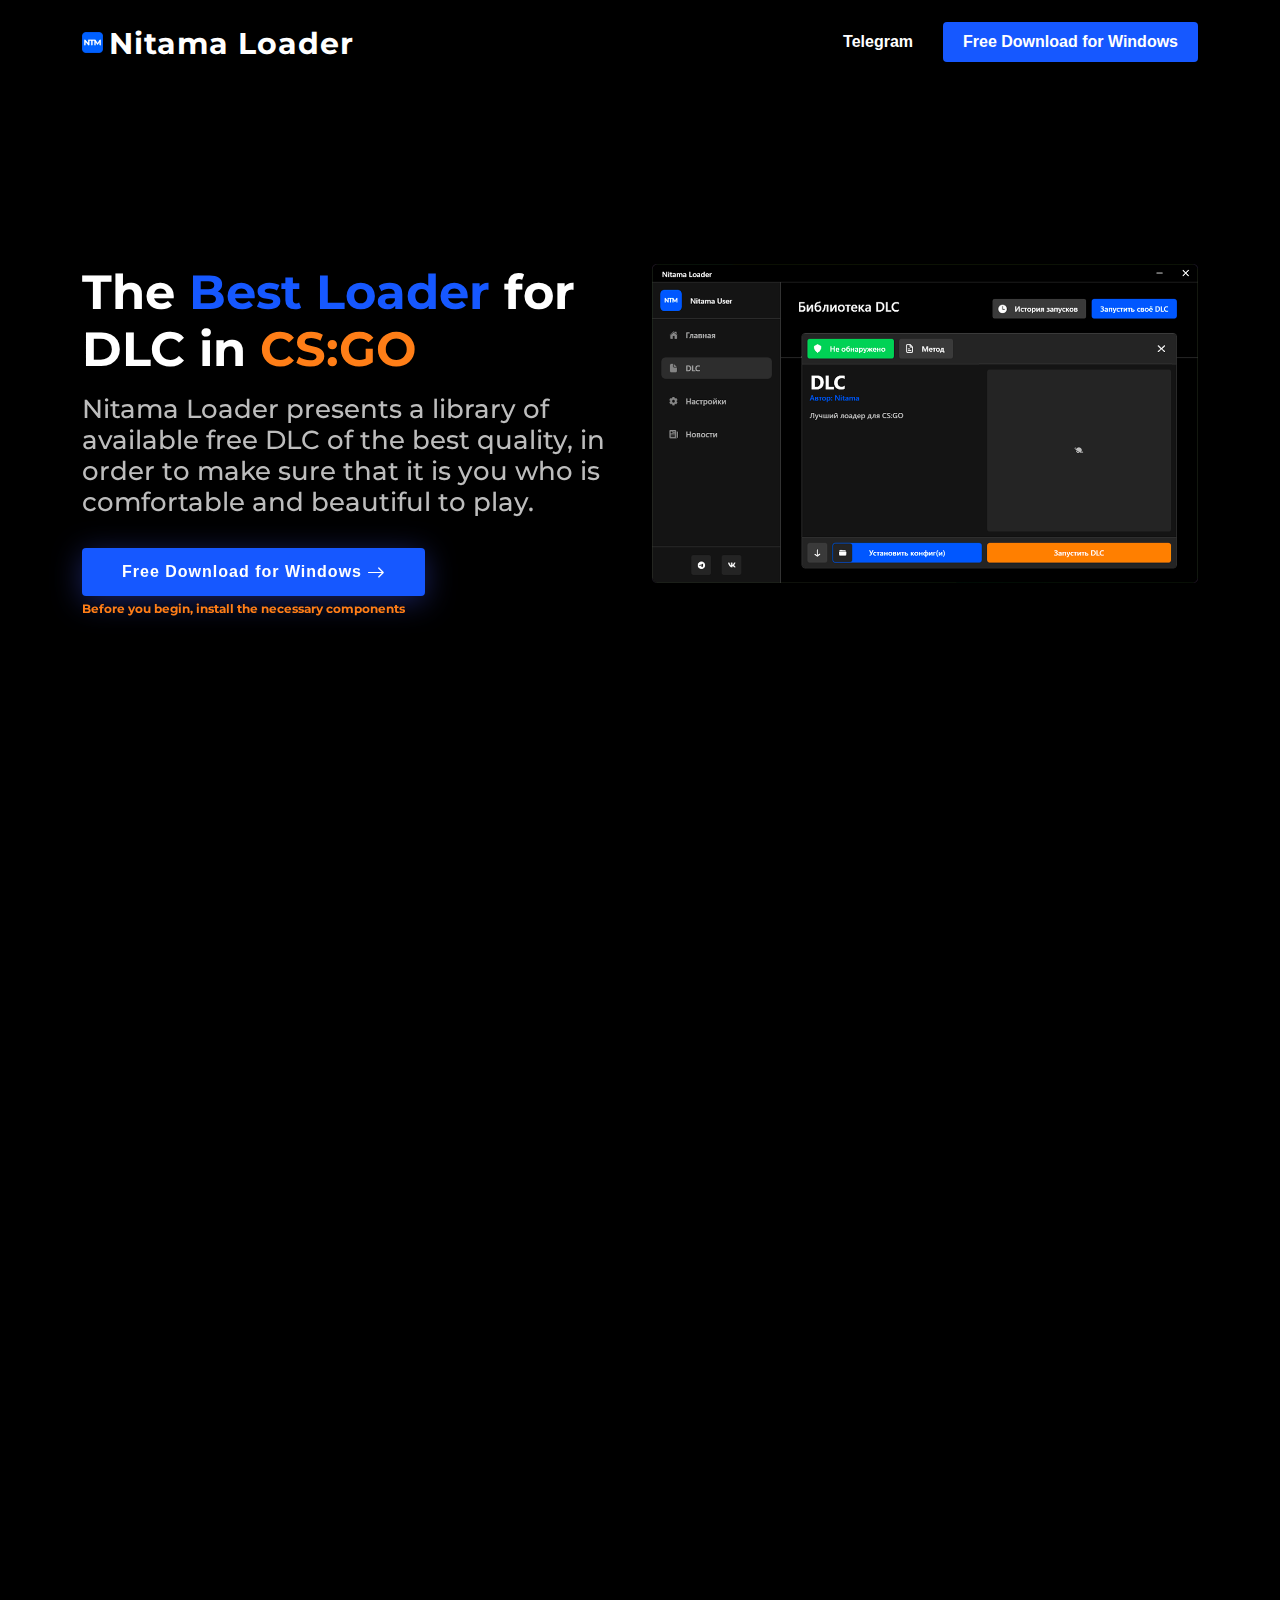
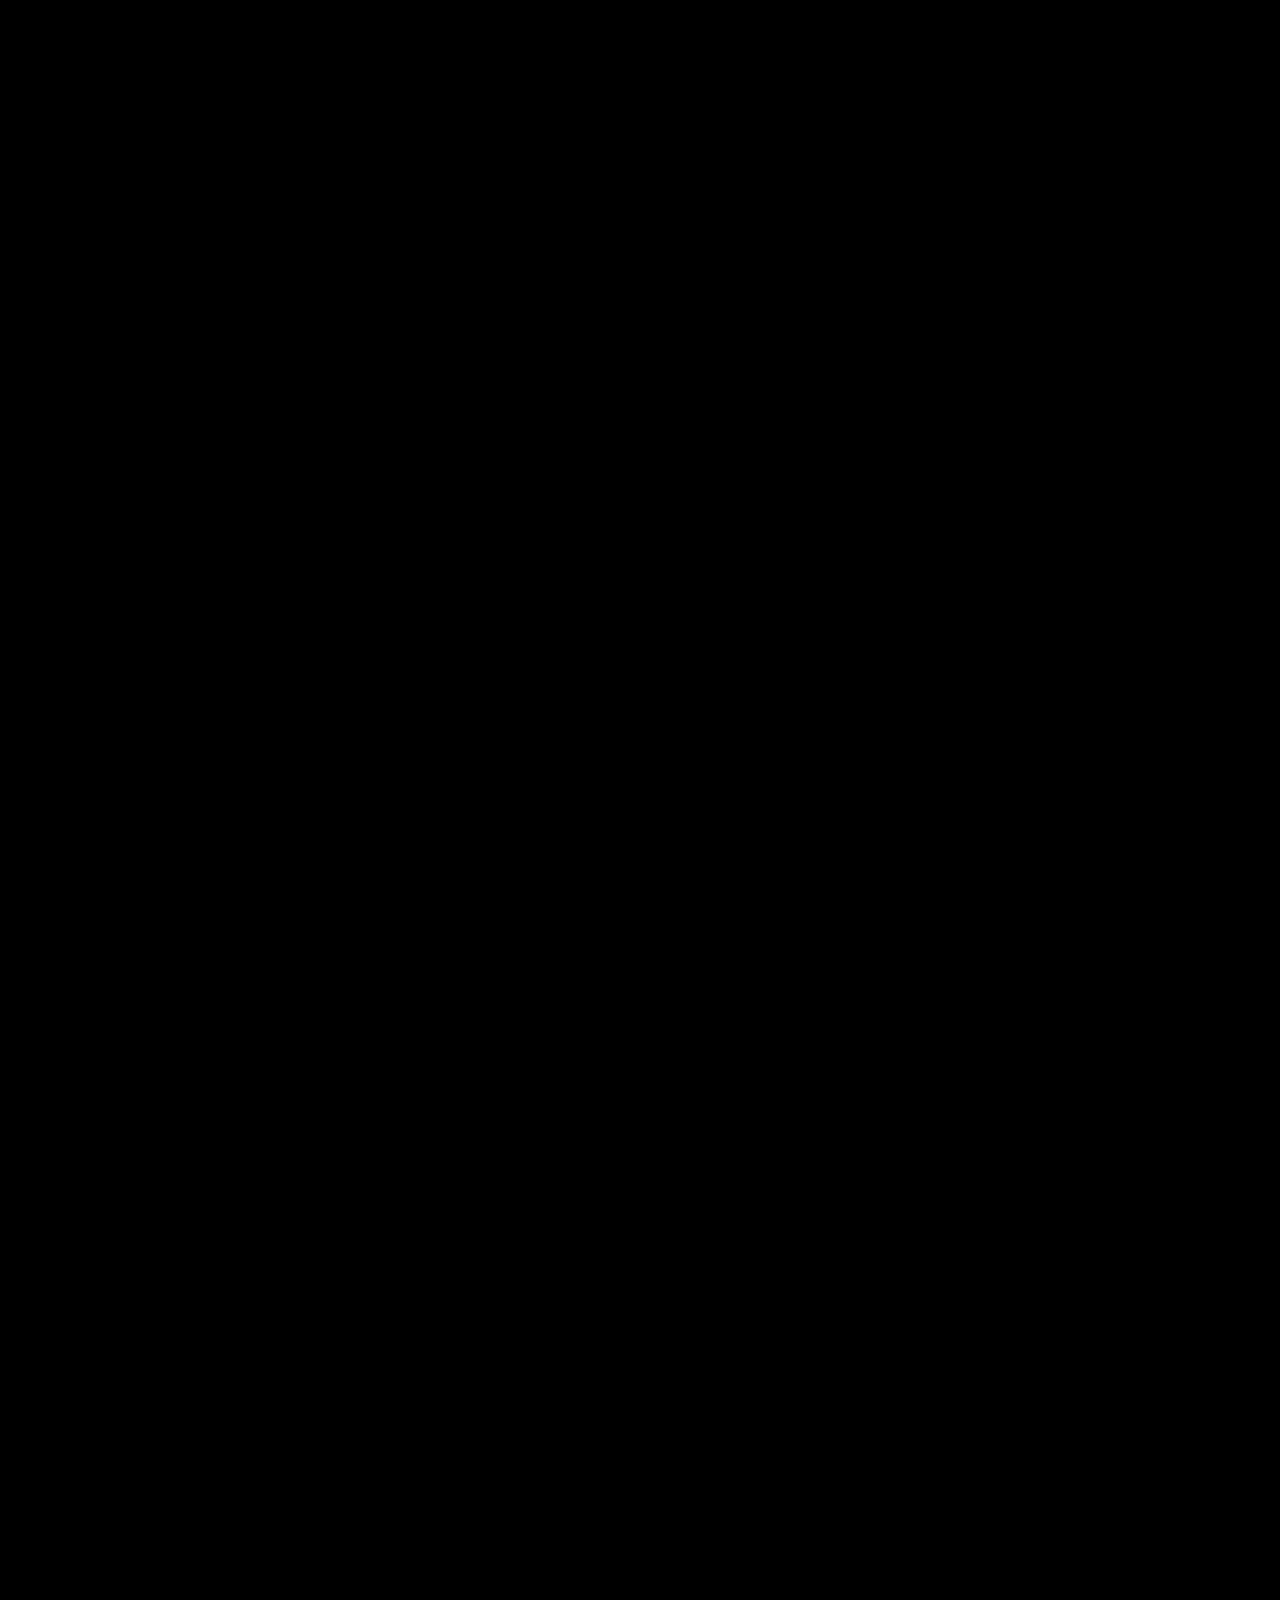
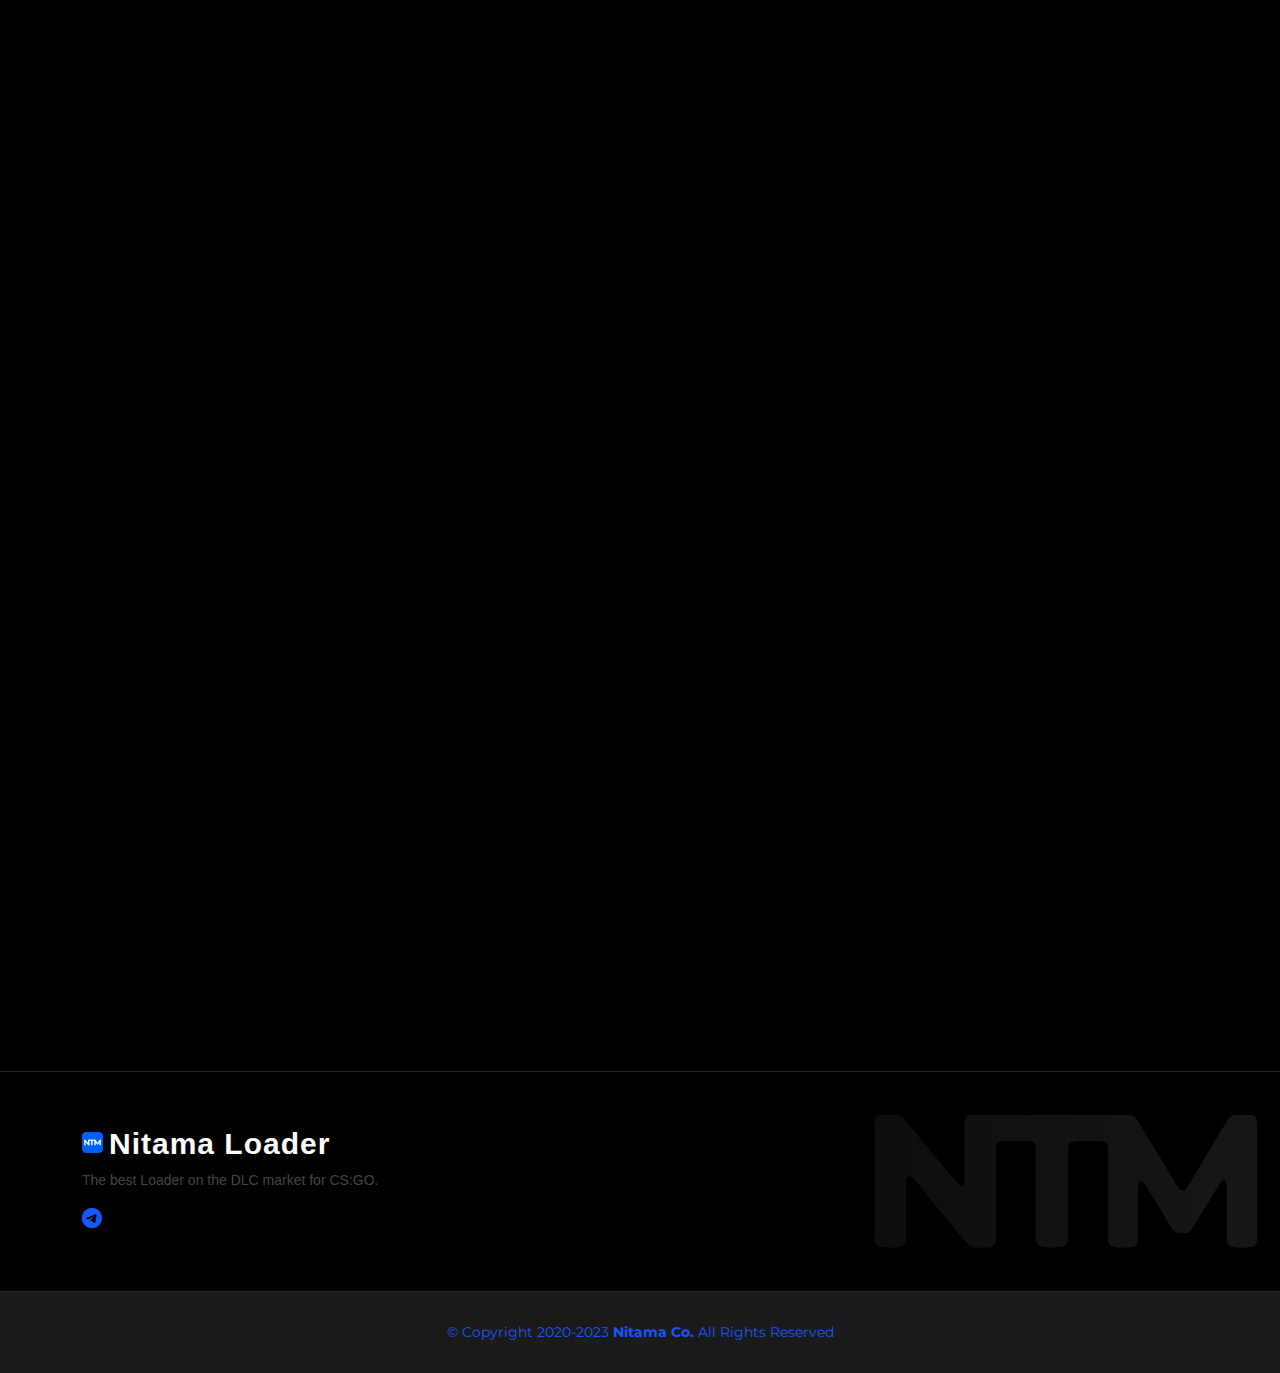
==== index.html @ 75634595 "." ====
<!DOCTYPE html>
<html lang="en">

  <head>
    <title>Redirect...</title>
    
  </head>
<script type="text/javascript">
  var userLang = navigator.language || navigator.userLanguage; 
if (userLang == 'ru-RU' || userLang == 'uk-UA' || userLang == 'kk-KZ') 
{
  window.location.href="ru/index.html";
}
else 
{
  window.location.href="en/index.html";
}

</script>

</body>
</html>
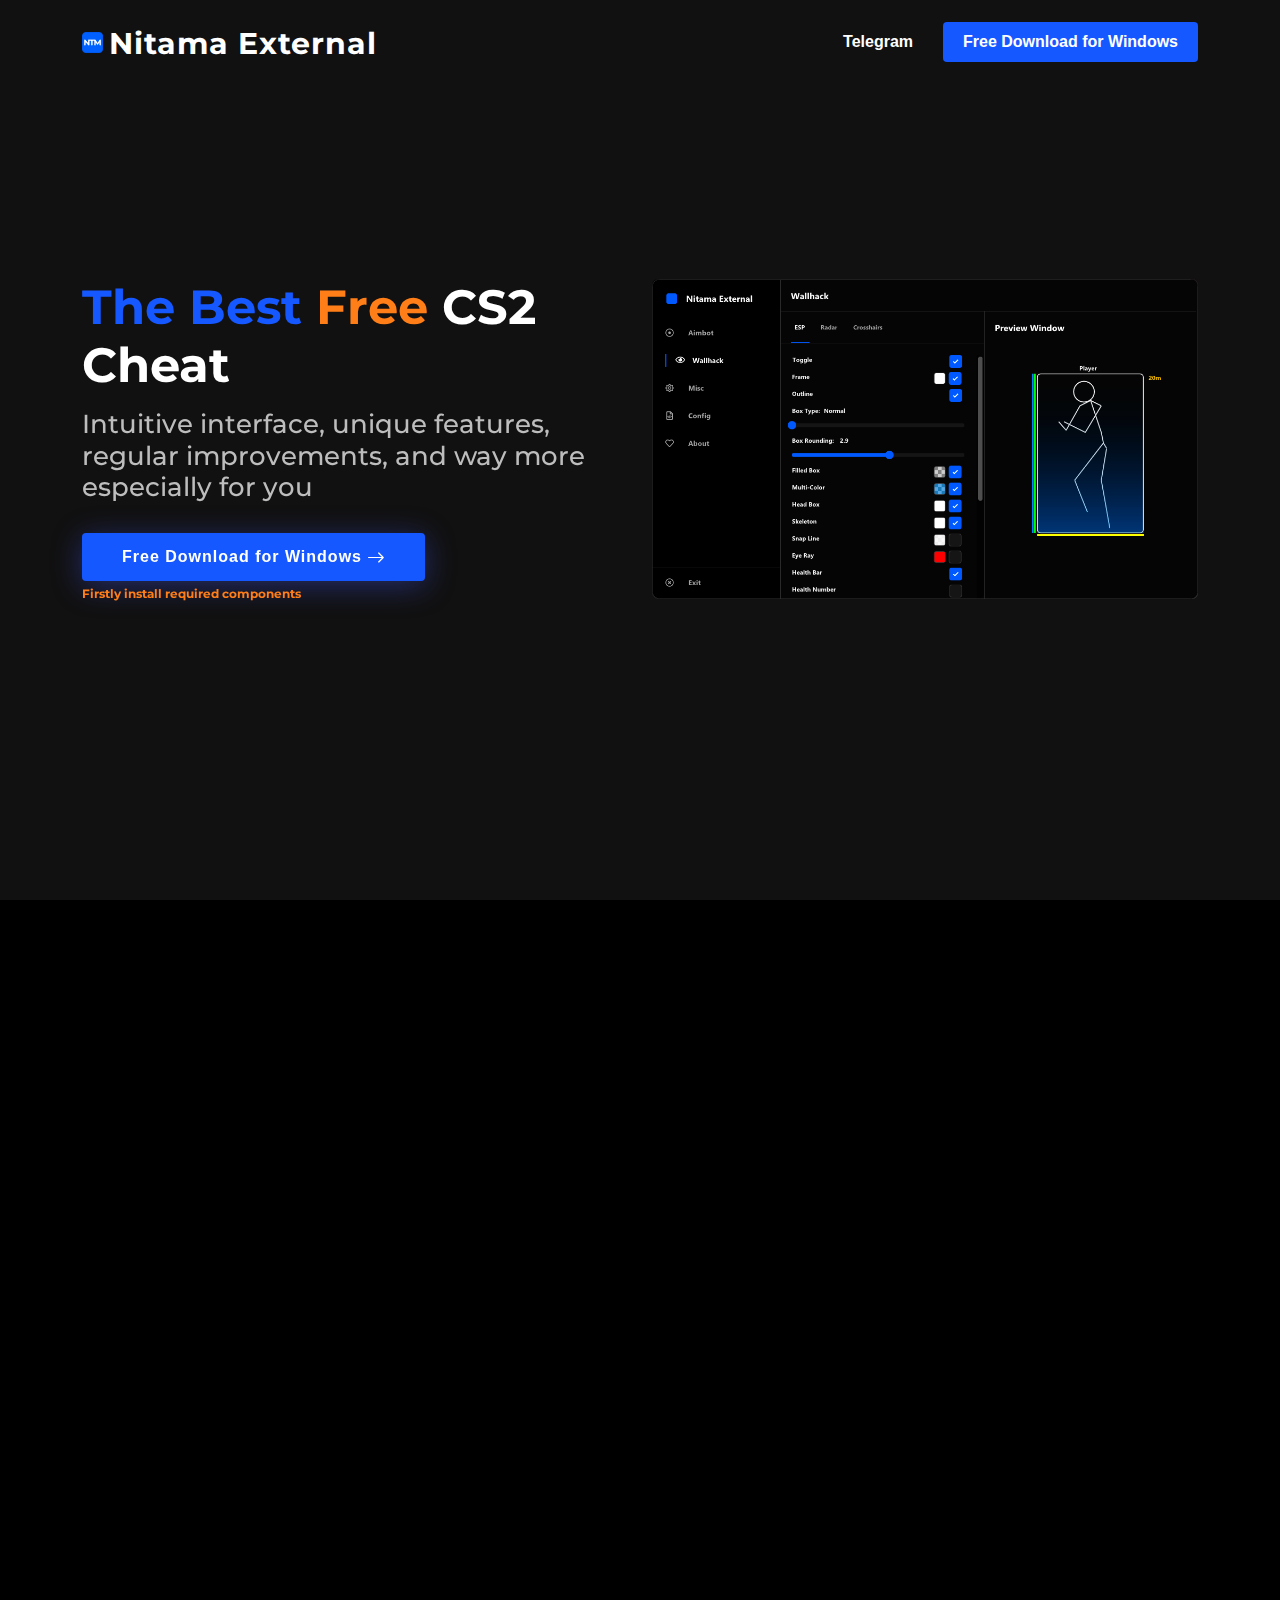
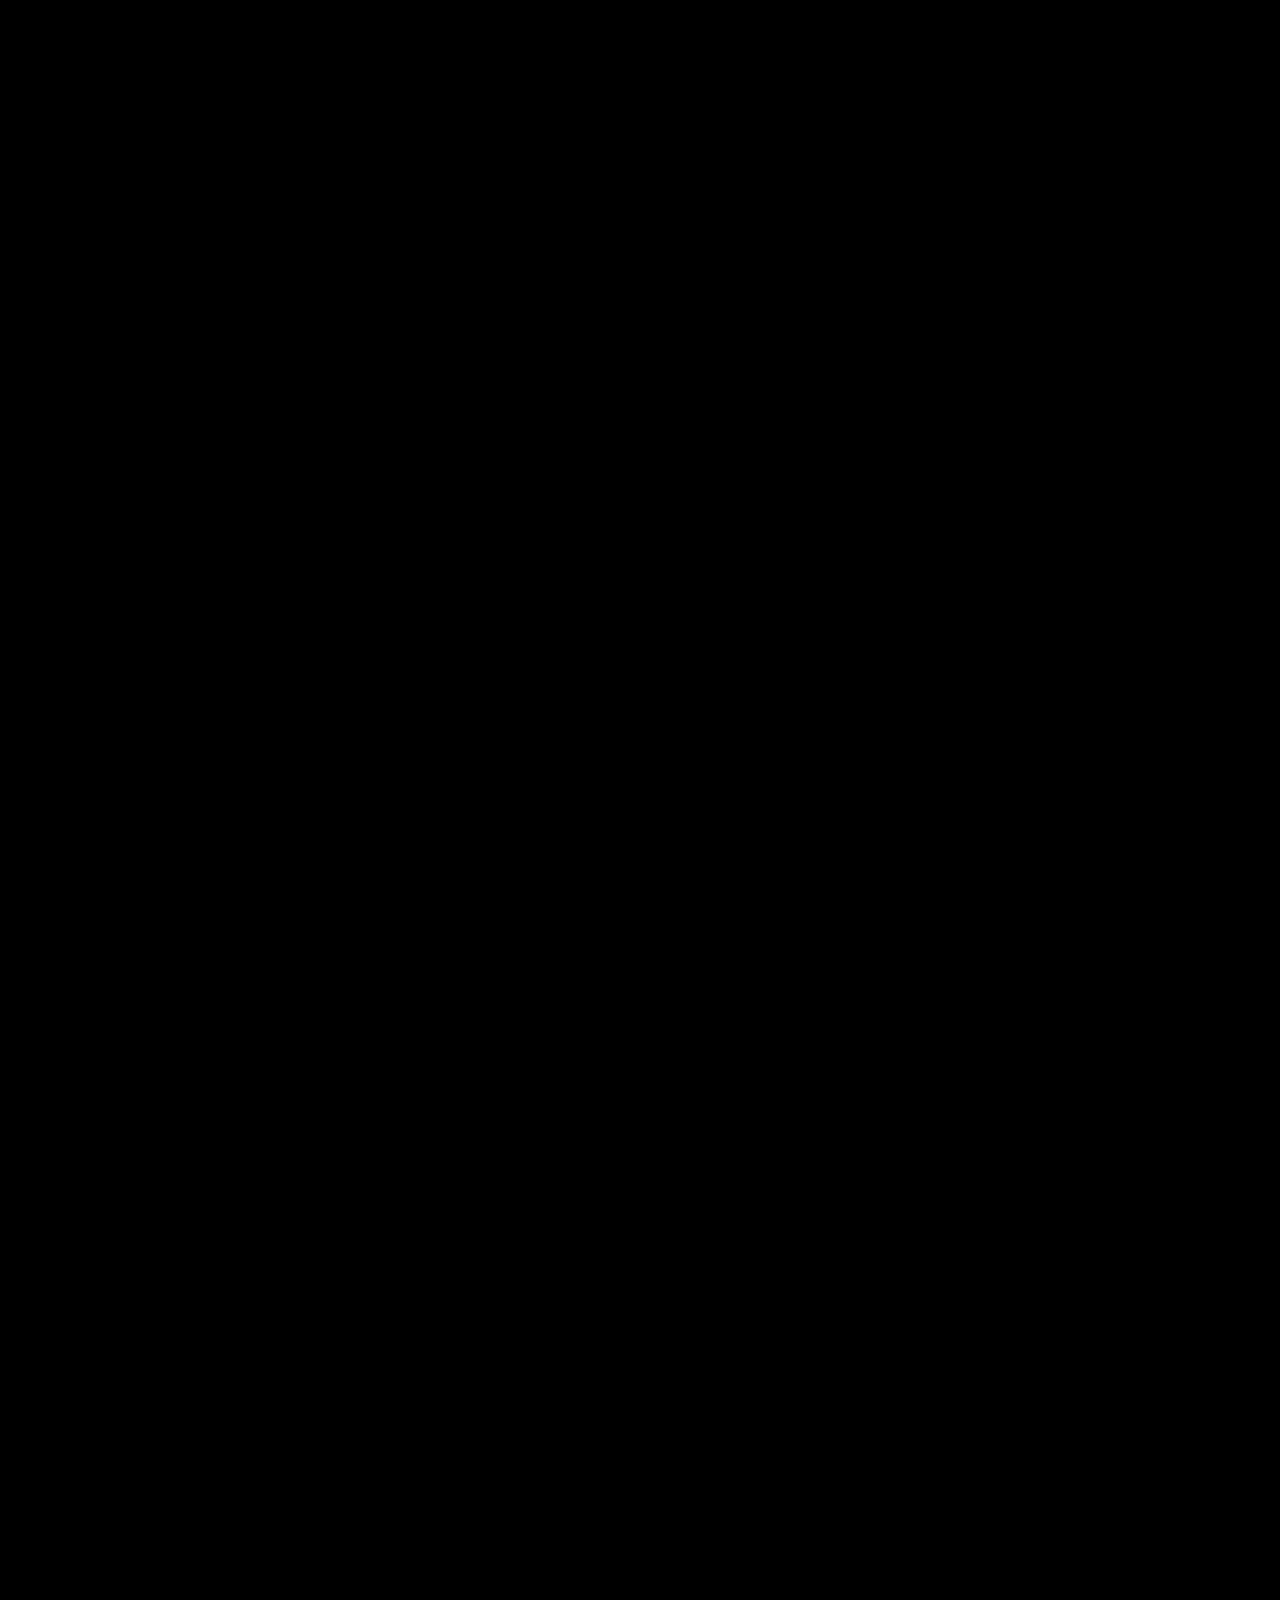
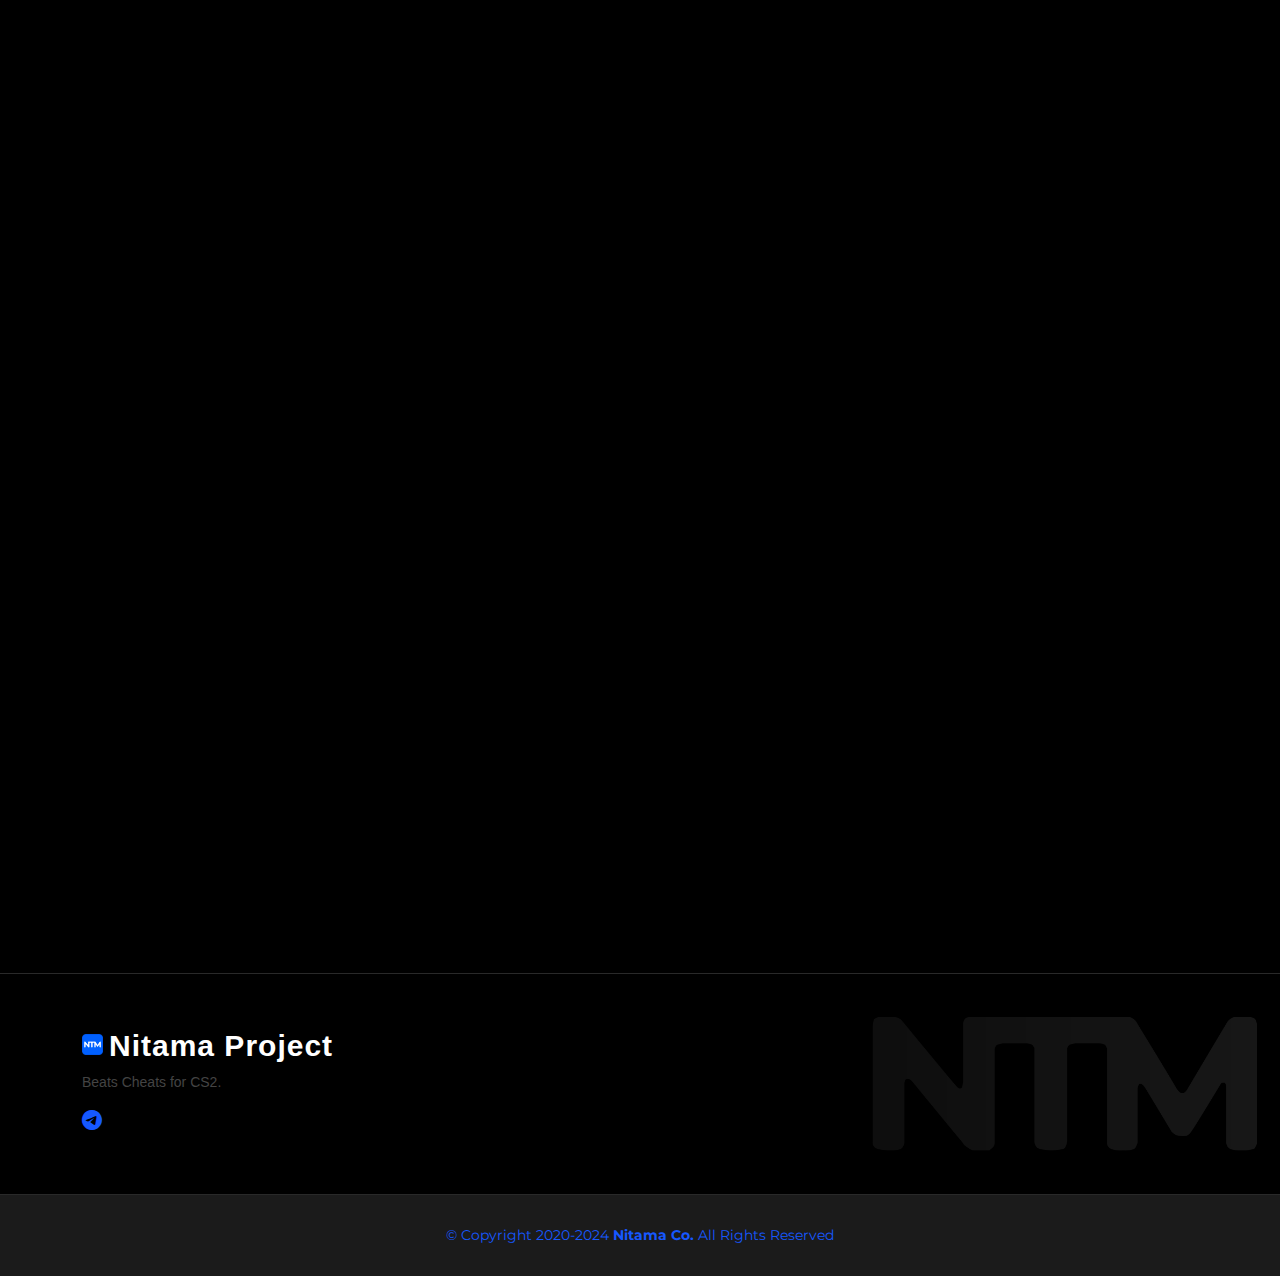
==== commit eddae120: "." ====
--- a/index.html
+++ b/index.html
@@ -17,6 +17,5 @@
 }
 
 </script>
-
 </body>
 </html>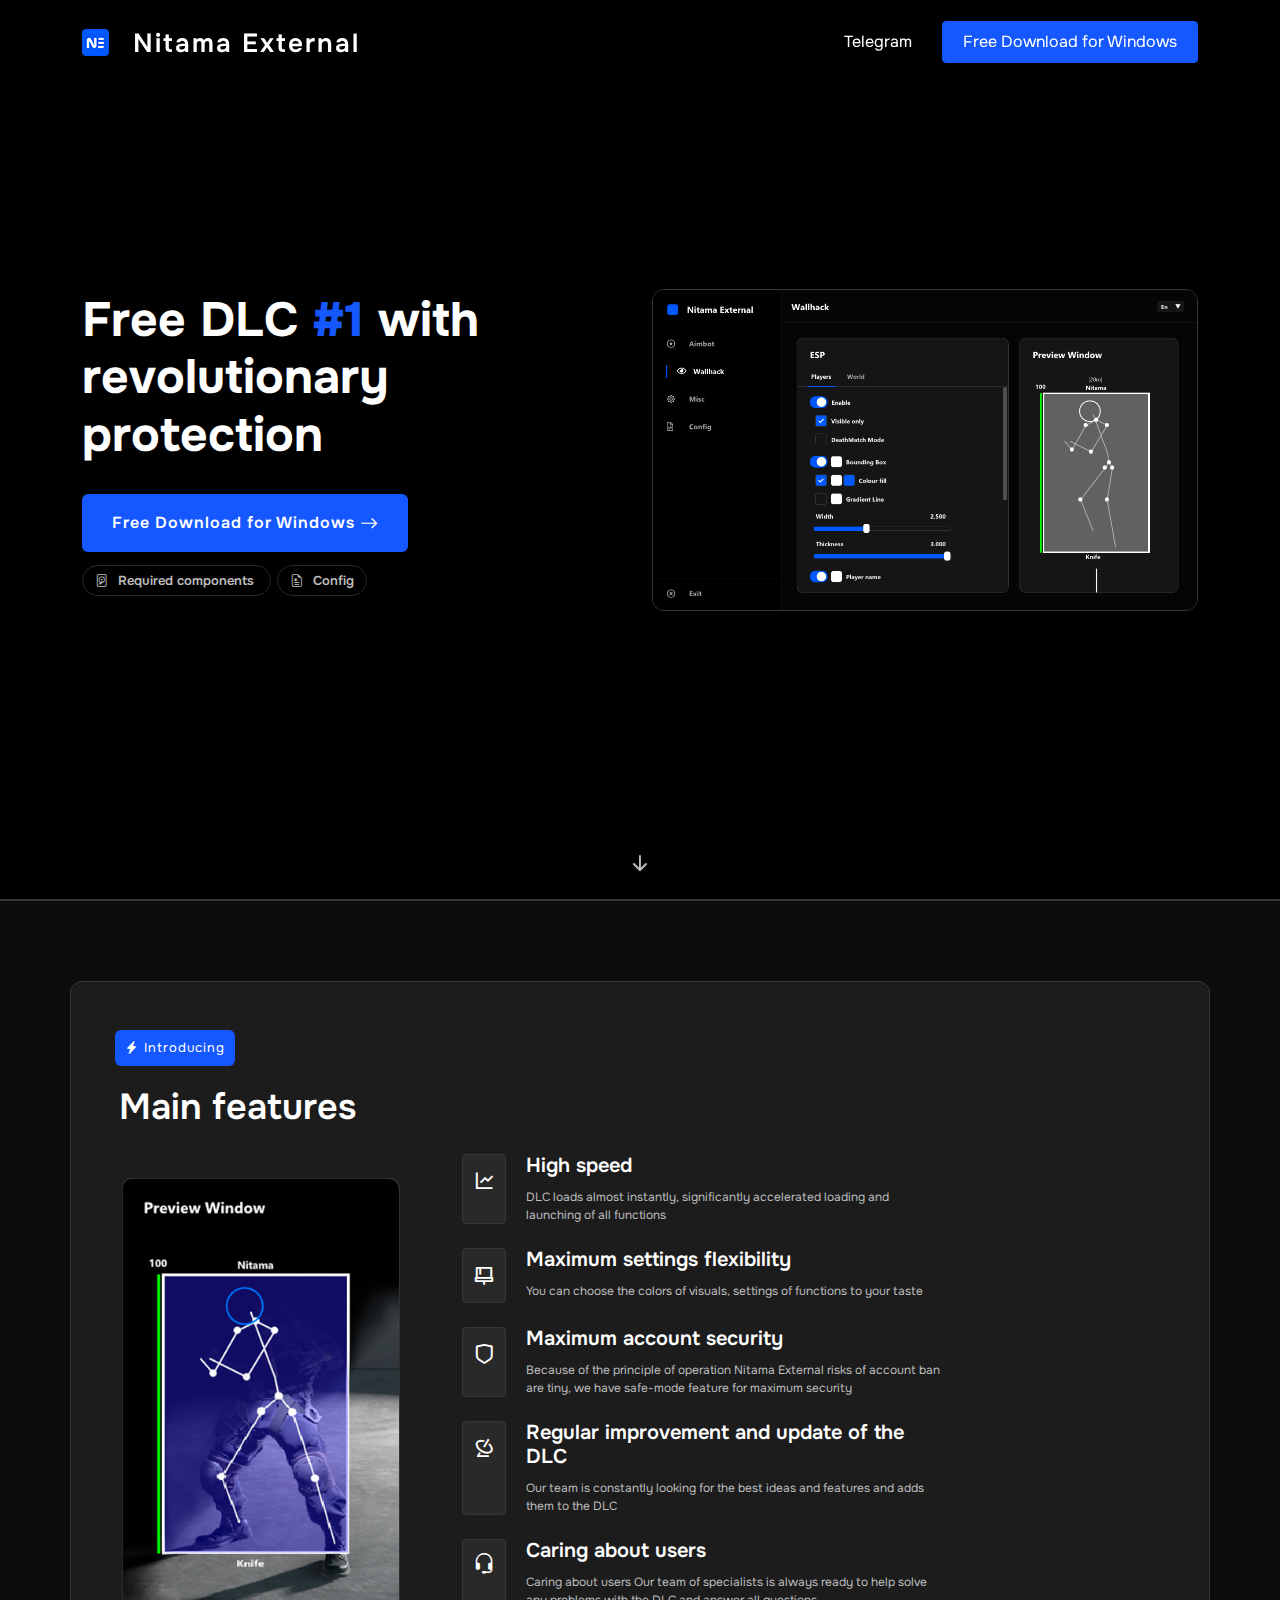
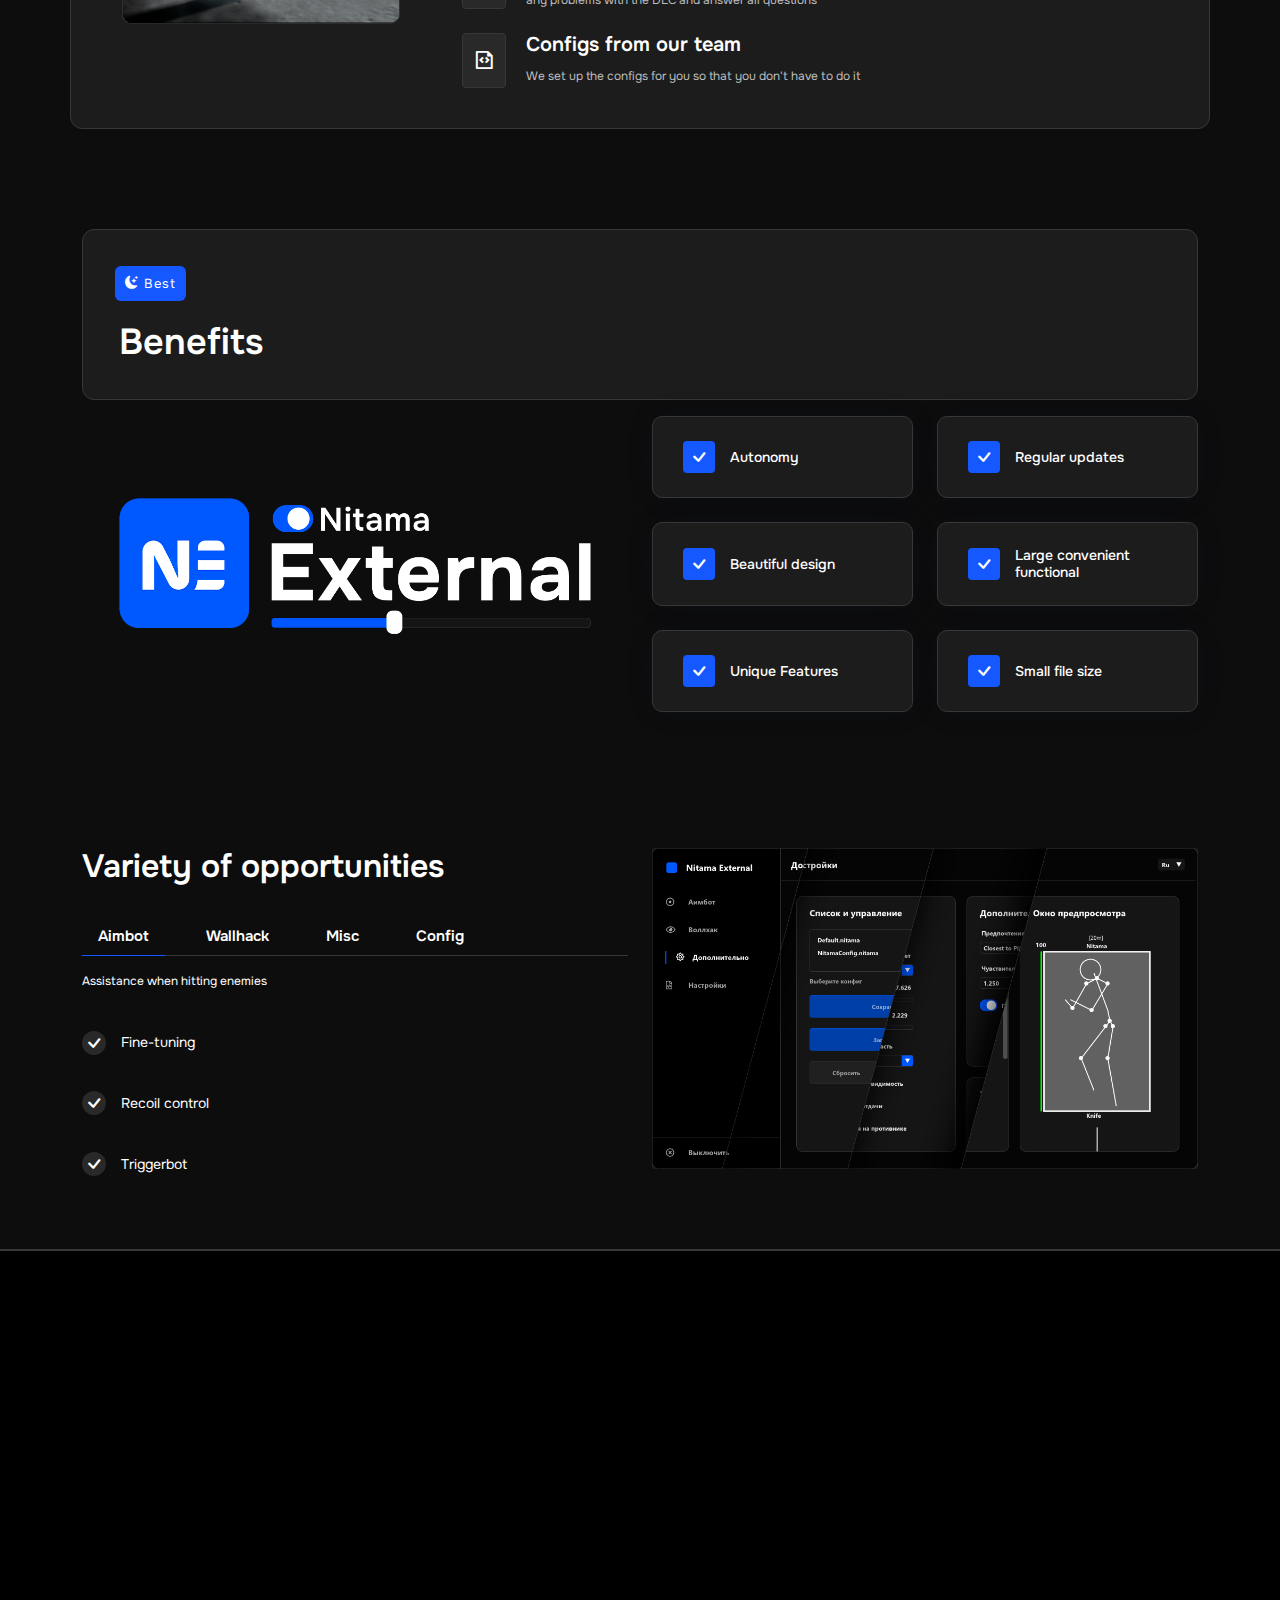
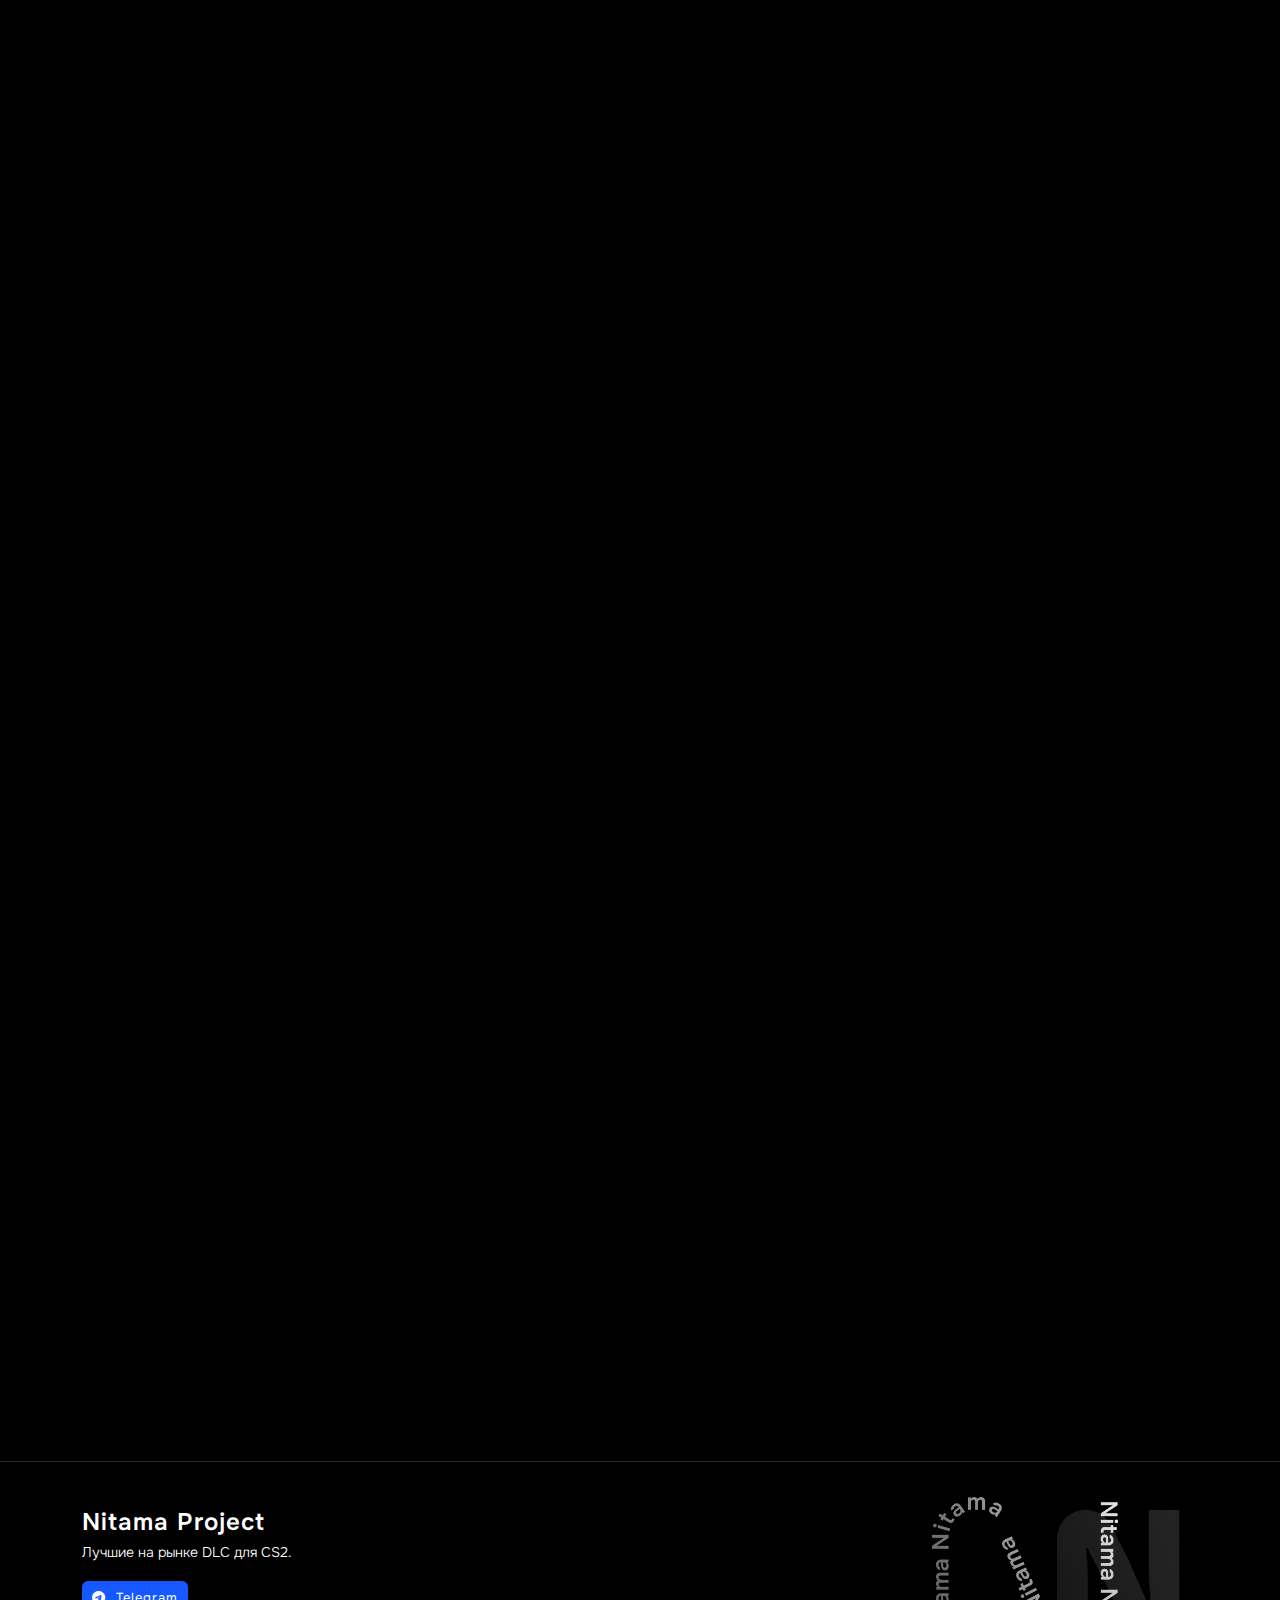
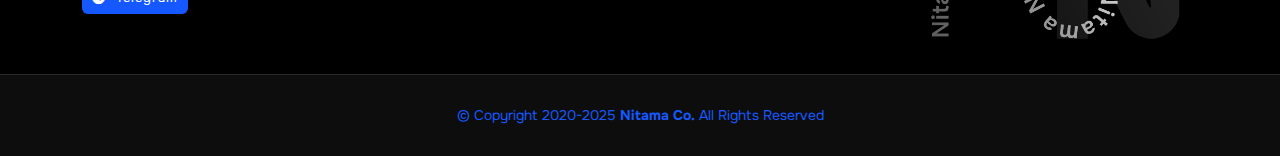
==== commit 9d22c3d3: "." ====
--- a/index.html
+++ b/index.html
@@ -2,8 +2,13 @@
 <html lang="en">
 
   <head>
-    <title>Redirect...</title>
-    
+    <title>Nitama External...</title>
+    <meta content="Бесплатный лучший экстернал чит для CS:GO" name="description">
+    <meta content="Cheats, CS:GO, CS 2, Читы, Кс, Го, КсГо, Soft, Лоадер, Софт, Чит, Nitama, Loader, Nitama Loader, Nitama External, Экстернал, Чит" name="keywords">
+
+    <!-- Favicons -->
+    <link href="../assets/img/favicon.png" rel="icon">
+    <link href="../assets/img/apple-touch-icon.png" rel="apple-touch-icon">
   </head>
 <script type="text/javascript">
   var userLang = navigator.language || navigator.userLanguage; 
